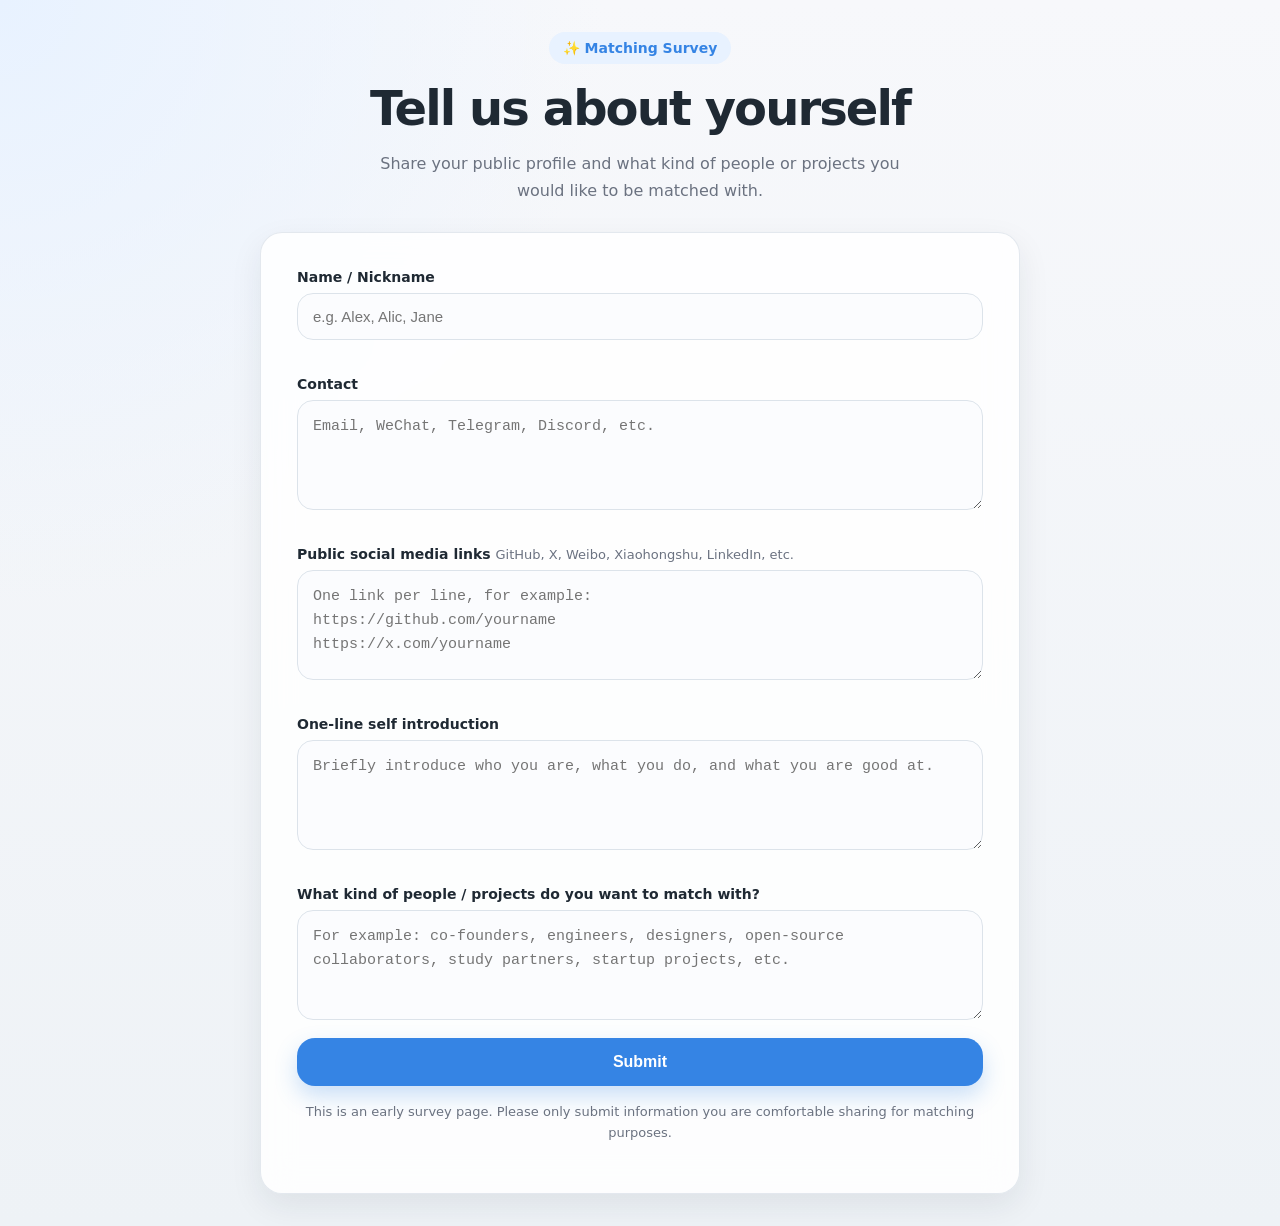
==== index.html @ e91a24e6 "init matching form" ====
<!DOCTYPE html>
<html lang="en">
<head>
  <meta charset="UTF-8" />
  <meta name="viewport" content="width=device-width, initial-scale=1.0" />
  <title>Matching Form</title>
  <link rel="stylesheet" href="./style.css" />
</head>
<body>
  <main class="page">
    <section class="hero">
      <div class="badge">✨ Matching Survey</div>
      <h1>Tell us about yourself</h1>
      <p class="subtitle">
        Share your public profile and what kind of people or projects you would like to be matched with.
      </p>
    </section>

    <form id="matchingForm">
      <div class="grid">
        <div class="field full">
          <label for="name">Name / Nickname</label>
          <input id="name" name="name" type="text" placeholder="e.g. Alex, Alic, Jane" required />
        </div>
        
        <div class="field full">
          <label for="contact">Contact</label>
          <textarea
            id="contact"
            name="contact"
            placeholder="Email, WeChat, Telegram, Discord, etc."
            required
          ></textarea>
        </div>

        <div class="field full">
          <label for="social">
            Public social media links
            <span class="hint">GitHub, X, Weibo, Xiaohongshu, LinkedIn, etc.</span>
          </label>
          <textarea id="social" name="social" placeholder="One link per line, for example:
https://github.com/yourname
https://x.com/yourname"></textarea>
        </div>

        <div class="field full">
          <label for="intro">One-line self introduction</label>
          <textarea id="intro" name="intro" placeholder="Briefly introduce who you are, what you do, and what you are good at."></textarea>
        </div>

        <div class="field full">
          <label for="target">What kind of people / projects do you want to match with?</label>
          <textarea id="target" name="target" placeholder="For example: co-founders, engineers, designers, open-source collaborators, study partners, startup projects, etc."></textarea>
        </div>
      </div>

      <button type="submit">Submit</button>

      <div class="status" id="status">
        Thanks! Your information has been recorded locally for now. The database API will be connected later.
      </div>

      <p class="notice">
        This is an early survey page. Please only submit information you are comfortable sharing for matching purposes.
      </p>
    </form>
  </main>

  <script src="./script.js"></script>
</body>
</html>
---- style.css ----
:root {
  --bg: #f7f8fb;
  --card: #ffffff;
  --text: #1f2933;
  --muted: #6b7280;
  --border: #dce3ea;
  --accent: #3584e4;
  --accent-soft: #e8f2ff;
  --shadow: 0 12px 32px rgba(31, 41, 51, 0.08);
  --radius: 22px;
}

* {
  box-sizing: border-box;
}

body {
  margin: 0;
  min-height: 100vh;
  font-family: system-ui, -apple-system, BlinkMacSystemFont, "Segoe UI", sans-serif;
  background:
    radial-gradient(circle at top left, #e8f2ff 0, transparent 34%),
    linear-gradient(180deg, #f7f8fb 0%, #eef2f6 100%);
  color: var(--text);
  display: flex;
  align-items: center;
  justify-content: center;
  padding: 32px 16px;
}

.page {
  width: 100%;
  max-width: 760px;
}

.hero {
  text-align: center;
  margin-bottom: 28px;
}

.badge {
  display: inline-flex;
  padding: 8px 14px;
  border-radius: 999px;
  background: var(--accent-soft);
  color: var(--accent);
  font-size: 14px;
  font-weight: 700;
  margin-bottom: 16px;
}

h1 {
  margin: 0;
  font-size: clamp(30px, 6vw, 48px);
  letter-spacing: -0.04em;
}

.subtitle {
  margin: 14px auto 0;
  max-width: 560px;
  color: var(--muted);
  line-height: 1.7;
  font-size: 16px;
}

form {
  background: rgba(255, 255, 255, 0.86);
  backdrop-filter: blur(16px);
  border: 1px solid rgba(220, 227, 234, 0.8);
  border-radius: var(--radius);
  box-shadow: var(--shadow);
  padding: clamp(22px, 5vw, 36px);
}

.grid {
  display: grid;
  grid-template-columns: 1fr 1fr;
  gap: 18px;
}

.field {
  display: flex;
  flex-direction: column;
  gap: 8px;
  margin-bottom: 18px;
}

.full {
  grid-column: 1 / -1;
}

label {
  font-size: 14px;
  font-weight: 700;
}

.hint {
  color: var(--muted);
  font-size: 13px;
  font-weight: 400;
}

input,
textarea {
  width: 100%;
  border: 1px solid var(--border);
  background: #fbfcfe;
  border-radius: 16px;
  padding: 14px 15px;
  font-size: 15px;
  outline: none;
  color: var(--text);
  transition: border-color 0.18s ease, box-shadow 0.18s ease, background 0.18s ease;
}

textarea {
  resize: vertical;
  min-height: 110px;
  line-height: 1.6;
}

input:focus,
textarea:focus {
  border-color: var(--accent);
  background: #ffffff;
  box-shadow: 0 0 0 4px rgba(53, 132, 228, 0.13);
}

button {
  width: 100%;
  border: none;
  border-radius: 18px;
  padding: 15px 18px;
  background: var(--accent);
  color: white;
  font-size: 16px;
  font-weight: 800;
  cursor: pointer;
  transition: transform 0.16s ease, box-shadow 0.16s ease, background 0.16s ease;
  box-shadow: 0 10px 22px rgba(53, 132, 228, 0.25);
}

button:hover {
  transform: translateY(-1px);
  background: #1c71d8;
}

button:active {
  transform: translateY(0);
}

.notice {
  margin-top: 16px;
  color: var(--muted);
  font-size: 13px;
  line-height: 1.6;
  text-align: center;
}

.status {
  display: none;
  margin-top: 16px;
  padding: 13px 15px;
  border-radius: 16px;
  background: #ecfdf3;
  color: #18794e;
  font-size: 14px;
  text-align: center;
}

@media (max-width: 680px) {
  body {
    align-items: flex-start;
    padding: 24px 14px;
  }

  .grid {
    grid-template-columns: 1fr;
    gap: 0;
  }

  form {
    border-radius: 20px;
  }
}
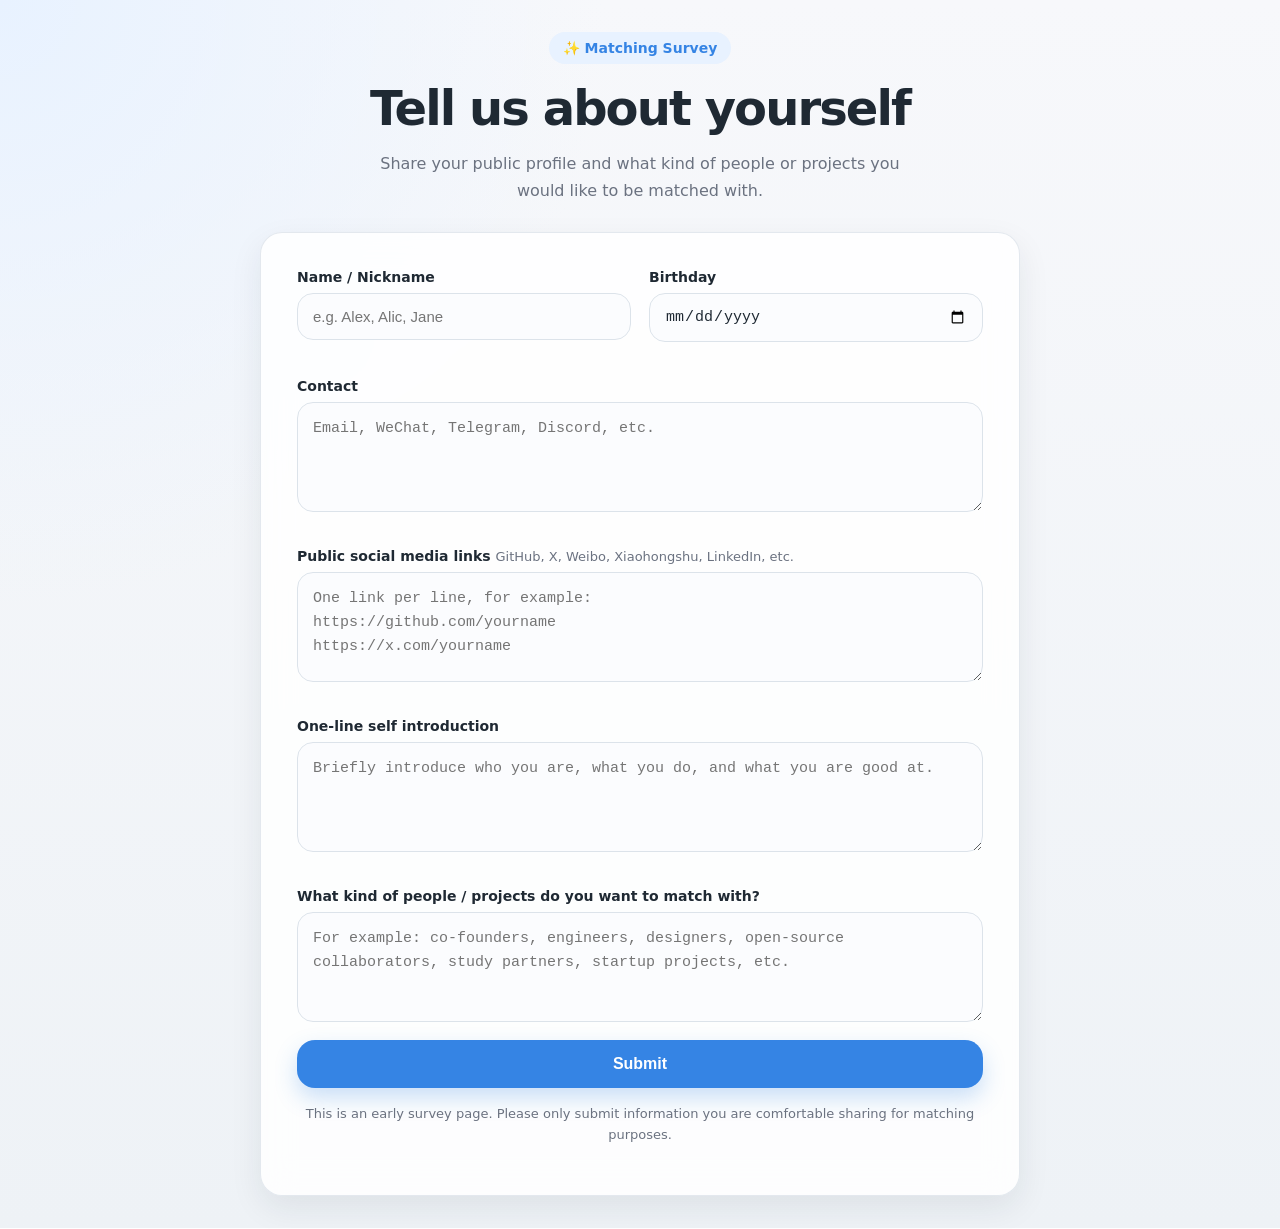
==== commit b67530d0: "Add birthday input" ====
--- a/index.html
+++ b/index.html
@@ -18,11 +18,15 @@
 
     <form id="matchingForm">
       <div class="grid">
-        <div class="field full">
+        <div class="field">
           <label for="name">Name / Nickname</label>
           <input id="name" name="name" type="text" placeholder="e.g. Alex, Alic, Jane" required />
         </div>
-        
+        <div class="field">
+          <label for="birthday">Birthday</label>
+          <input id="birthday" name="birthday" type="date" required />
+        </div>
+
         <div class="field full">
           <label for="contact">Contact</label>
           <textarea
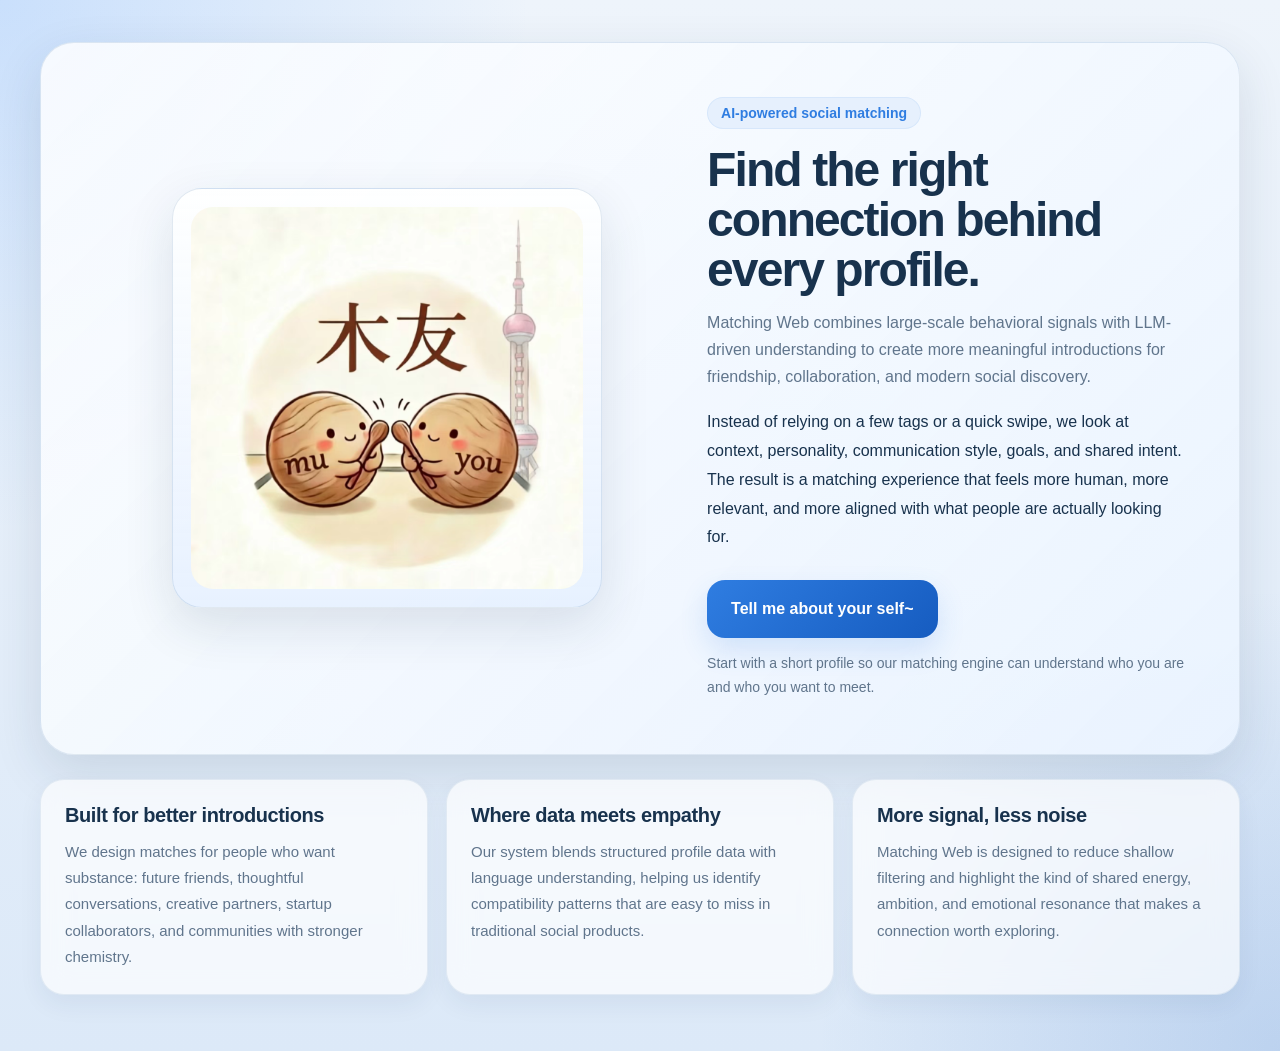
==== commit 207c2cdc: "Add Main Page" ====
--- a/index.html
+++ b/index.html
@@ -3,73 +3,55 @@
 <head>
   <meta charset="UTF-8" />
   <meta name="viewport" content="width=device-width, initial-scale=1.0" />
-  <title>Matching Form</title>
+  <title>Matching Web</title>
   <link rel="stylesheet" href="./style.css" />
 </head>
-<body>
-  <main class="page">
-    <section class="hero">
-      <div class="badge">✨ Matching Survey</div>
-      <h1>Tell us about yourself</h1>
-      <p class="subtitle">
-        Share your public profile and what kind of people or projects you would like to be matched with.
-      </p>
+<body class="landing-body">
+  <main class="landing-page">
+    <section class="hero-card">
+      <div class="hero-visual">
+        <div class="image-frame">
+          <img src="./img/image.png" alt="Matching Web visual identity" />
+        </div>
+      </div>
+      <div class="hero-copy">
+        <div class="badge">AI-powered social matching</div>
+        <h1>Find the right connection behind every profile.</h1>
+        <p class="subtitle large">
+          Matching Web combines large-scale behavioral signals with LLM-driven understanding to create more meaningful introductions for friendship, collaboration, and modern social discovery.
+        </p>
+        <p class="hero-text">
+          Instead of relying on a few tags or a quick swipe, we look at context, personality, communication style, goals, and shared intent. The result is a matching experience that feels more human, more relevant, and more aligned with what people are actually looking for.
+        </p>
+        <div class="hero-actions">
+          <a class="primary-link" href="./submit.html">Tell me about your self~</a>
+          <p class="action-note">Start with a short profile so our matching engine can understand who you are and who you want to meet.</p>
+        </div>
+      </div>
     </section>
 
-    <form id="matchingForm">
-      <div class="grid">
-        <div class="field">
-          <label for="name">Name / Nickname</label>
-          <input id="name" name="name" type="text" placeholder="e.g. Alex, Alic, Jane" required />
-        </div>
-        <div class="field">
-          <label for="birthday">Birthday</label>
-          <input id="birthday" name="birthday" type="date" required />
-        </div>
+    <section class="info-grid">
+      <article class="info-card">
+        <h2>Built for better introductions</h2>
+        <p>
+          We design matches for people who want substance: future friends, thoughtful conversations, creative partners, startup collaborators, and communities with stronger chemistry.
+        </p>
+      </article>
 
-        <div class="field full">
-          <label for="contact">Contact</label>
-          <textarea
-            id="contact"
-            name="contact"
-            placeholder="Email, WeChat, Telegram, Discord, etc."
-            required
-          ></textarea>
-        </div>
+      <article class="info-card">
+        <h2>Where data meets empathy</h2>
+        <p>
+          Our system blends structured profile data with language understanding, helping us identify compatibility patterns that are easy to miss in traditional social products.
+        </p>
+      </article>
 
-        <div class="field full">
-          <label for="social">
-            Public social media links
-            <span class="hint">GitHub, X, Weibo, Xiaohongshu, LinkedIn, etc.</span>
-          </label>
-          <textarea id="social" name="social" placeholder="One link per line, for example:
-https://github.com/yourname
-https://x.com/yourname"></textarea>
-        </div>
-
-        <div class="field full">
-          <label for="intro">One-line self introduction</label>
-          <textarea id="intro" name="intro" placeholder="Briefly introduce who you are, what you do, and what you are good at."></textarea>
-        </div>
-
-        <div class="field full">
-          <label for="target">What kind of people / projects do you want to match with?</label>
-          <textarea id="target" name="target" placeholder="For example: co-founders, engineers, designers, open-source collaborators, study partners, startup projects, etc."></textarea>
-        </div>
-      </div>
-
-      <button type="submit">Submit</button>
-
-      <div class="status" id="status">
-        Thanks! Your information has been recorded locally for now. The database API will be connected later.
-      </div>
-
-      <p class="notice">
-        This is an early survey page. Please only submit information you are comfortable sharing for matching purposes.
-      </p>
-    </form>
+      <article class="info-card">
+        <h2>More signal, less noise</h2>
+        <p>
+          Matching Web is designed to reduce shallow filtering and highlight the kind of shared energy, ambition, and emotional resonance that makes a connection worth exploring.
+        </p>
+      </article>
+    </section>
   </main>
-
-  <script src="./script.js"></script>
 </body>
 </html>
--- a/style.css
+++ b/style.css
@@ -1,13 +1,17 @@
 :root {
-  --bg: #f7f8fb;
-  --card: #ffffff;
-  --text: #1f2933;
-  --muted: #6b7280;
-  --border: #dce3ea;
-  --accent: #3584e4;
-  --accent-soft: #e8f2ff;
-  --shadow: 0 12px 32px rgba(31, 41, 51, 0.08);
-  --radius: 22px;
+  --bg: #eef4fb;
+  --bg-deep: #dce9f8;
+  --card: rgba(255, 255, 255, 0.84);
+  --card-strong: #ffffff;
+  --text: #18324d;
+  --muted: #60758c;
+  --border: rgba(120, 154, 191, 0.26);
+  --accent: #2f7de1;
+  --accent-strong: #165cc0;
+  --accent-soft: #e6f0fd;
+  --shadow: 0 18px 50px rgba(24, 50, 77, 0.12);
+  --shadow-soft: 0 12px 28px rgba(47, 125, 225, 0.16);
+  --radius: 26px;
 }
 
 * {
@@ -17,10 +21,11 @@
 body {
   margin: 0;
   min-height: 100vh;
-  font-family: system-ui, -apple-system, BlinkMacSystemFont, "Segoe UI", sans-serif;
+  font-family: "Segoe UI", "SF Pro Text", -apple-system, BlinkMacSystemFont, sans-serif;
   background:
-    radial-gradient(circle at top left, #e8f2ff 0, transparent 34%),
-    linear-gradient(180deg, #f7f8fb 0%, #eef2f6 100%);
+    radial-gradient(circle at top left, rgba(86, 159, 255, 0.24) 0, transparent 32%),
+    radial-gradient(circle at bottom right, rgba(22, 92, 192, 0.16) 0, transparent 28%),
+    linear-gradient(180deg, var(--bg) 0%, var(--bg-deep) 100%);
   color: var(--text);
   display: flex;
   align-items: center;
@@ -28,14 +33,45 @@
   padding: 32px 16px;
 }
 
+.landing-body {
+  align-items: stretch;
+  padding: 0;
+}
+
 .page {
   width: 100%;
   max-width: 760px;
+}
+
+.landing-page {
+  width: 100%;
+  max-width: 1240px;
+  padding: 42px 20px 56px;
+}
+
+.hero-card {
+  display: grid;
+  grid-template-columns: minmax(0, 1.1fr) minmax(320px, 0.9fr);
+  gap: 28px;
+  align-items: center;
+  background: linear-gradient(135deg, rgba(255, 255, 255, 0.82), rgba(235, 244, 255, 0.92));
+  border: 1px solid rgba(120, 154, 191, 0.2);
+  border-radius: 34px;
+  padding: clamp(28px, 5vw, 54px);
+  box-shadow: var(--shadow);
+}
+
+.hero-copy {
+  max-width: 640px;
 }
 
 .hero {
   text-align: center;
   margin-bottom: 28px;
+}
+
+.form-hero {
+  margin-bottom: 24px;
 }
 
 .badge {
@@ -47,12 +83,14 @@
   font-size: 14px;
   font-weight: 700;
   margin-bottom: 16px;
+  box-shadow: inset 0 0 0 1px rgba(47, 125, 225, 0.08);
 }
 
 h1 {
   margin: 0;
   font-size: clamp(30px, 6vw, 48px);
   letter-spacing: -0.04em;
+  line-height: 1.04;
 }
 
 .subtitle {
@@ -63,10 +101,111 @@
   font-size: 16px;
 }
 
+.large {
+  max-width: none;
+  margin-left: 0;
+}
+
+.hero-text {
+  margin: 18px 0 0;
+  max-width: 620px;
+  color: var(--text);
+  font-size: 16px;
+  line-height: 1.8;
+}
+
+.hero-actions {
+  margin-top: 28px;
+}
+
+.primary-link,
+.back-link {
+  display: inline-flex;
+  align-items: center;
+  justify-content: center;
+  text-decoration: none;
+}
+
+.primary-link {
+  min-height: 58px;
+  padding: 0 24px;
+  border-radius: 18px;
+  background: linear-gradient(135deg, var(--accent), var(--accent-strong));
+  color: #ffffff;
+  font-size: 16px;
+  font-weight: 800;
+  box-shadow: var(--shadow-soft);
+  transition: transform 0.18s ease, box-shadow 0.18s ease, filter 0.18s ease;
+}
+
+.primary-link:hover {
+  transform: translateY(-2px);
+  filter: brightness(1.02);
+  box-shadow: 0 16px 34px rgba(22, 92, 192, 0.24);
+}
+
+.action-note {
+  margin: 14px 0 0;
+  max-width: 520px;
+  color: var(--muted);
+  line-height: 1.7;
+  font-size: 14px;
+}
+
+.hero-visual {
+  display: flex;
+  justify-content: center;
+}
+
+.image-frame {
+  width: min(100%, 430px);
+  padding: 18px;
+  border-radius: 30px;
+  background: linear-gradient(180deg, rgba(255, 255, 255, 0.9), rgba(228, 239, 255, 0.78));
+  border: 1px solid rgba(120, 154, 191, 0.22);
+  box-shadow: var(--shadow);
+}
+
+.image-frame img {
+  display: block;
+  width: 100%;
+  height: auto;
+  border-radius: 22px;
+}
+
+.info-grid {
+  display: grid;
+  grid-template-columns: repeat(3, minmax(0, 1fr));
+  gap: 18px;
+  margin-top: 24px;
+}
+
+.info-card {
+  background: rgba(255, 255, 255, 0.68);
+  border: 1px solid rgba(120, 154, 191, 0.16);
+  border-radius: 24px;
+  padding: 24px;
+  box-shadow: 0 10px 24px rgba(24, 50, 77, 0.06);
+  backdrop-filter: blur(14px);
+}
+
+.info-card h2 {
+  margin: 0 0 12px;
+  font-size: 20px;
+  letter-spacing: -0.02em;
+}
+
+.info-card p {
+  margin: 0;
+  color: var(--muted);
+  line-height: 1.75;
+  font-size: 15px;
+}
+
 form {
-  background: rgba(255, 255, 255, 0.86);
+  background: var(--card);
   backdrop-filter: blur(16px);
-  border: 1px solid rgba(220, 227, 234, 0.8);
+  border: 1px solid rgba(120, 154, 191, 0.26);
   border-radius: var(--radius);
   box-shadow: var(--shadow);
   padding: clamp(22px, 5vw, 36px);
@@ -104,7 +243,7 @@
 textarea {
   width: 100%;
   border: 1px solid var(--border);
-  background: #fbfcfe;
+  background: rgba(251, 253, 255, 0.94);
   border-radius: 16px;
   padding: 14px 15px;
   font-size: 15px;
@@ -123,7 +262,7 @@
 textarea:focus {
   border-color: var(--accent);
   background: #ffffff;
-  box-shadow: 0 0 0 4px rgba(53, 132, 228, 0.13);
+  box-shadow: 0 0 0 4px rgba(47, 125, 225, 0.13);
 }
 
 button {
@@ -131,22 +270,29 @@
   border: none;
   border-radius: 18px;
   padding: 15px 18px;
-  background: var(--accent);
+  background: linear-gradient(135deg, var(--accent), var(--accent-strong));
   color: white;
   font-size: 16px;
   font-weight: 800;
   cursor: pointer;
   transition: transform 0.16s ease, box-shadow 0.16s ease, background 0.16s ease;
-  box-shadow: 0 10px 22px rgba(53, 132, 228, 0.25);
+  box-shadow: var(--shadow-soft);
 }
 
 button:hover {
   transform: translateY(-1px);
-  background: #1c71d8;
+  filter: brightness(1.02);
 }
 
 button:active {
   transform: translateY(0);
+}
+
+.back-link {
+  margin-bottom: 14px;
+  color: var(--accent-strong);
+  font-size: 14px;
+  font-weight: 700;
 }
 
 .notice {
@@ -174,6 +320,10 @@
     padding: 24px 14px;
   }
 
+  .landing-body {
+    padding: 0;
+  }
+
   .grid {
     grid-template-columns: 1fr;
     gap: 0;
@@ -182,4 +332,32 @@
   form {
     border-radius: 20px;
   }
-}
+
+  .landing-page {
+    padding: 18px 14px 34px;
+  }
+
+  .hero-card {
+    grid-template-columns: 1fr;
+    padding: 22px;
+    border-radius: 28px;
+  }
+
+  .hero-copy,
+  .hero,
+  .subtitle {
+    text-align: left;
+  }
+
+  .subtitle {
+    margin-left: 0;
+  }
+
+  .info-grid {
+    grid-template-columns: 1fr;
+  }
+
+  .image-frame {
+    width: 100%;
+  }
+}
